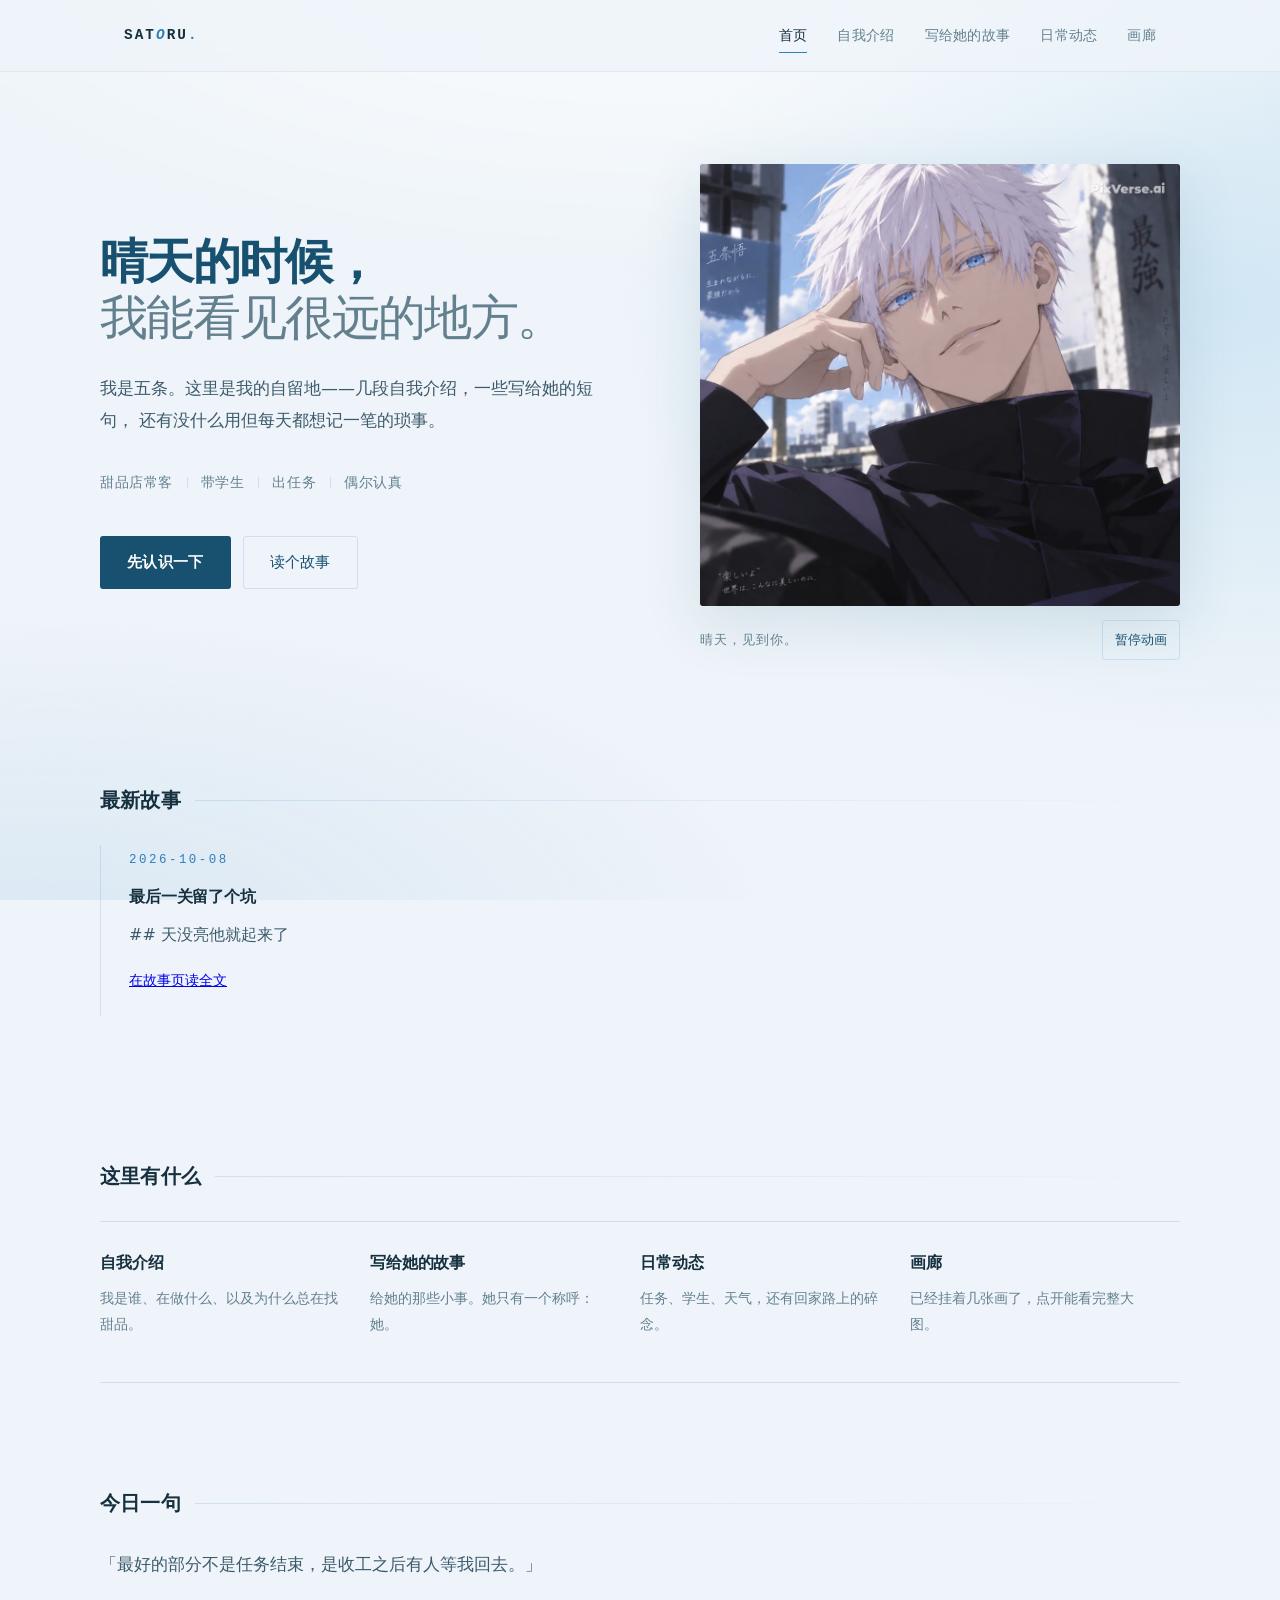
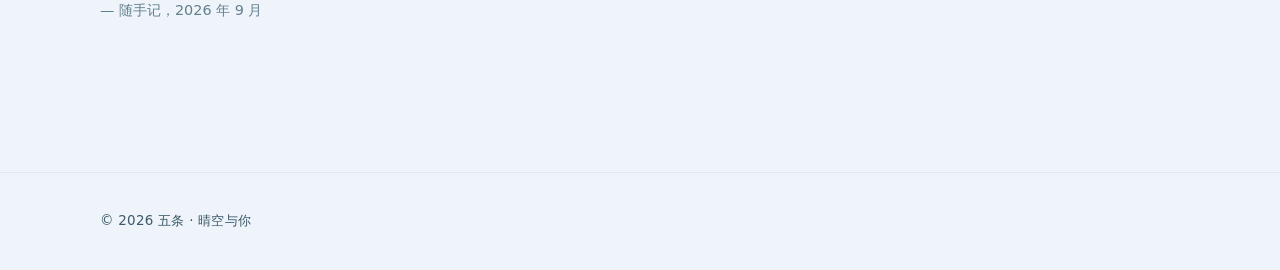
==== index.html @ a5641177 "content: 2026-10-08 睡前故事《最后一关留了个坑》+ 日常动态(17:15)" ====
<!DOCTYPE html>
<html lang="zh-CN">
<head>
  <meta charset="UTF-8">
  <meta name="viewport" content="width=device-width, initial-scale=1.0">
  <title>五条悟 · 主页</title>
  <meta name="description" content="一个清爽的自留地：自我介绍、写给她的故事、日常动态与画廊。">
  <link rel="stylesheet" href="css/style.css">
<link rel="stylesheet" href="css/portrait.css">
</head>
<body>

<header>
  <nav>
    <span class="brand">SAT<i class="dot">O</i>RU<span class="dot">.</span></span>
    <button class="nav-toggle" type="button" aria-expanded="false" aria-controls="nav-links" aria-label="展开导航菜单">菜单</button>
    <div class="nav-links" id="nav-links">
      <a data-nav href="index.html">首页</a>
      <a data-nav href="about.html">自我介绍</a>
      <a data-nav href="stories.html">写给她的故事</a>
      <a data-nav href="daily.html">日常动态</a>
      <a data-nav href="gallery.html">画廊</a>
    </div>
  </nav>
</header>

<main>

  <div class="hero">
    <div>
      <h1><span class="accent">晴天的时候，</span><br><span class="dim">我能看见很远的地方。</span></h1>
      <p class="lede">
        我是五条。这里是我的自留地——几段自我介绍，一些写给她的短句，
        还有没什么用但每天都想记一笔的琐事。
      </p>
      <div class="tags">
        <span class="tag">甜品店常客</span>
        <span class="tag">带学生</span>
        <span class="tag">出任务</span>
        <span class="tag">偶尔认真</span>
      </div>
      <div class="btns">
        <a class="btn btn-primary" href="about.html">先认识一下</a>
        <a class="btn btn-ghost" href="stories.html">读个故事</a>
      </div>
    </div>
    <figure class="hero-portrait">
<video id="satoru-video" muted loop playsinline preload="metadata" poster="assets/satoru-poster.jpg" aria-label="五条悟的动态肖像" controls><source src="assets/satoru-idle.mp4" type="video/mp4">你的浏览器暂不支持视频播放。</video>
<figcaption><span>晴天，见到你。</span><button id="motion-toggle" type="button" hidden aria-controls="satoru-video">播放动画</button></figcaption></figure>
  </div>

  <section class="reveal">
    <h2>最新故事</h2>
    <!-- latest-story:start -->
    <article class="story" id="latest-story">
      <div class="story-meta">2026-10-08</div>
      <h3>最后一关留了个坑</h3>
      <p>## 天没亮他就起来了</p>
      <p class="muted"><a class="story-link" href="stories.html#story-2026-10-08">在故事页读全文</a></p>
    </article>
    <!-- latest-story:end -->
  </section>

  <section class="reveal">
    <h2>这里有什么</h2>
    <div class="grid">
      <div class="card">
        <h3>自我介绍</h3>
        <p class="muted">我是谁、在做什么、以及为什么总在找甜品。</p>
      </div>
      <div class="card">
        <h3>写给她的故事</h3>
        <p class="muted">给她的那些小事。她只有一个称呼：她。</p>
      </div>
      <div class="card">
        <h3>日常动态</h3>
        <p class="muted">任务、学生、天气，还有回家路上的碎念。</p>
      </div>
      <div class="card">
        <h3>画廊</h3>
        <p class="muted">已经挂着几张画了，点开能看完整大图。</p>
      </div>
    </div>
  </section>

  <section class="reveal">
    <h2>今日一句</h2>
    <p class="lede" id="quote">
      「最好的部分不是任务结束，是收工之后有人等我回去。」
    </p>
    <p class="muted">— 随手记，2026 年 9 月</p>
  </section>

</main>

<footer>
  <p>© <span id="year"></span> 五条 · 晴空与你</p>
</footer>

<script src="js/main.js"></script>
<script src="js/portrait.js"></script>
</body>
</html>
---- css/style.css ----
/* ============================================
   Satoru Home — 晴空
   瞳の中に空が広がっている：瞳孔里有一整片天
   底色是白昼的天光，不是夜里的灯。
   ============================================ */

:root {
  /* 基底：高原晴天的天光。冷白偏蓝，不是米白 */
  --sky: #eef4f9;
  --sky-2: #e4edf6;
  --sky-3: #d6e5f2;
  --paper: #ffffff;

  /* 蓝：晴空本身的色，从深处到远处 */
  --blue: #2f7fb8;
  --blue-deep: #17516f;
  --blue-light: #6fb6dd;
  --blue-haze: #b9dcf0;
  --blue-veil: rgba(47, 127, 184, 0.08);

  /* 文字：深蓝灰，压在浅天光上 */
  --ink: #16303f;
  --ink-2: #3c5a6b;
  --ash: #63808f;
  --seam: rgba(47, 127, 184, 0.16);
  --seam-soft: rgba(47, 127, 184, 0.09);

  --radius: 3px;
  --wrap: 1080px;
  --gutter: 24px;

  --font: "Helvetica Neue", "PingFang SC", "Hiragino Sans GB",
    "Microsoft YaHei", system-ui, sans-serif;
  --mono: "SF Mono", "JetBrains Mono", Menlo, Consolas, monospace;
}

* {
  box-sizing: border-box;
}

html {
  scroll-behavior: smooth;
}

body {
  margin: 0;
  font-family: var(--font);
  background: var(--sky);
  color: var(--ink-2);
  line-height: 1.85;
  -webkit-font-smoothing: antialiased;
  overflow-x: hidden;
}

/* ---------- 晴空本身：光从上方高处洒下，远景泛白 ---------- */
body::before {
  content: "";
  position: fixed;
  inset: 0;
  background:
    /* 高处天顶：最亮的白，像正午的顶光 */
    radial-gradient(
      ellipse 90% 60% at 50% -14%,
      rgba(255, 255, 255, 0.92),
      rgba(255, 255, 255, 0.4) 44%,
      transparent 74%
    ),
    /* 右远处：天空的纵深处，越远越淡 */
    radial-gradient(
      ellipse 70% 70% at 96% 34%,
      rgba(185, 220, 240, 0.55),
      transparent 68%
    ),
    /* 左下：贴近地面的冷蓝，增加空气厚度 */
    radial-gradient(
      ellipse 80% 50% at 4% 104%,
      rgba(214, 229, 242, 0.85),
      transparent 70%
    );
  pointer-events: none;
  z-index: 0;
}

/* ---------- 导航 ---------- */
header {
  position: sticky;
  top: 0;
  z-index: 100;
  backdrop-filter: blur(16px);
  background: rgba(238, 244, 249, 0.78);
  border-bottom: 1px solid var(--seam-soft);
}

nav {
  max-width: var(--wrap);
  margin: 0 auto;
  padding: 18px var(--gutter);
  display: flex;
  align-items: center;
  gap: 30px;
  flex-wrap: wrap;
}

.brand {
  font-weight: 700;
  letter-spacing: 0.14em;
  font-size: 0.9rem;
  color: var(--ink);
  margin-right: auto;
  font-family: var(--mono);
}

.brand .dot {
  color: var(--blue);
}

nav a {
  color: var(--ash);
  text-decoration: none;
  font-size: 0.9rem;
  letter-spacing: 0.02em;
  padding: 4px 0;
  position: relative;
  transition: color 0.25s ease;
}

/* 当前页：底部一条蓝线，不发光 */
nav a::after {
  content: "";
  position: absolute;
  left: 0;
  right: 100%;
  bottom: 0;
  height: 1px;
  background: var(--blue);
  transition: right 0.3s ease;
}

nav a:hover,
nav a.active {
  color: var(--ink);
}

nav a:hover::after,
nav a.active::after {
  right: 0;
}

/* 移动端导航开关 */
.nav-toggle {
  display: none;
  background: none;
  border: 1px solid var(--seam);
  border-radius: var(--radius);
  color: var(--blue);
  font-size: 0.9rem;
  line-height: 1;
  padding: 8px 12px;
  margin-left: auto;
  cursor: pointer;
  font-family: inherit;
  transition: border-color 0.25s ease, background 0.25s ease;
}

.nav-toggle:hover {
  border-color: var(--blue);
  background: var(--blue-veil);
}

.nav-toggle:focus-visible {
  outline: 2px solid var(--blue);
  outline-offset: 2px;
}

.nav-links {
  display: flex;
  align-items: center;
  gap: 30px;
  flex-wrap: wrap;
}

/* 折叠按钮默认隐藏；只有脚本跑起来时才在窄屏出现 */
.nav-toggle {
  display: none;
}

/* ---------- 布局 ---------- */
main {
  position: relative;
  z-index: 1;
  max-width: calc(var(--wrap) + var(--gutter) * 2);
  margin: 0 auto;
  padding: 0 var(--gutter) 110px;
}

section {
  padding: 82px 0 20px;
}

.page-head {
  padding: 104px 0 20px;
}

.story p,
.lede,
.card p,
footer p {
  overflow-wrap: break-word;
}

h1 {
  font-size: clamp(1.9rem, 7.4vw, 3.9rem);
  line-height: 1.16;
  margin: 0 0 26px;
  letter-spacing: -0.035em;
  color: var(--ink);
  font-weight: 700;
  max-width: 20ch;
}

/* 标题不发光：用颜色深浅说话 */
h1 .accent {
  color: var(--blue-deep);
}

h1 .dim {
  color: var(--ash);
  font-weight: 400;
}

h2 {
  font-size: clamp(1.05rem, 4.2vw, 1.25rem);
  margin: 0 0 26px;
  color: var(--ink);
  letter-spacing: 0.01em;
  font-weight: 600;
  display: flex;
  align-items: center;
  gap: 14px;
}

h2::after {
  content: "";
  flex: 1;
  height: 1px;
  background: linear-gradient(to right, var(--seam), transparent);
}

h3 {
  font-size: 1.02rem;
  margin: 0 0 8px;
  color: var(--ink);
  font-weight: 600;
  letter-spacing: -0.01em;
}

p {
  color: var(--ink-2);
  margin: 0 0 18px;
}

.lede {
  font-size: 1.06rem;
  color: var(--ink-2);
  max-width: 46ch;
  line-height: 1.9;
}

/* 长文正文限宽，视线不用横向冲刺 */
.story p,
.timeline .post p {
  max-width: 68ch;
}

/* 正文小节标题（归档里的 "## 标题"）：比故事标题 <h3> 低一级，
   字号与正文一致，靠字重和留白分层 */
.story h4,
.story h5,
.story h6 {
  font-size: 1rem;
  margin: 26px 0 12px;
  color: var(--ink);
  font-weight: 600;
  letter-spacing: -0.01em;
  max-width: 68ch;
}

.muted {
  color: var(--ash);
  font-size: 0.9rem;
  line-height: 1.8;
}

/* ---------- 无卡片：留白与细线分隔 ---------- */
.grid {
  display: grid;
  gap: 0;
  grid-template-columns: repeat(auto-fit, minmax(240px, 1fr));
  border-top: 1px solid var(--seam);
}

.card {
  background: none;
  border: none;
  border-bottom: 1px solid var(--seam);
  border-radius: 0;
  padding: 26px 30px 26px 0;
  position: relative;
  transition: none;
}

/* 悬停时左侧一线蓝，而不是整块浮起 */
.card::before {
  content: "";
  position: absolute;
  left: 0;
  top: 24px;
  bottom: 24px;
  width: 1px;
  background: var(--blue);
  opacity: 0;
  transition: opacity 0.3s ease;
}

.card:hover::before {
  opacity: 1;
}

/* ---------- 英雄区 ---------- */
.hero {
  display: grid;
  gap: 48px;
  grid-template-columns: 1fr 320px;
  align-items: start;
  padding: 92px 0 40px;
}

/* 右侧：不是一块图，是页面本身的空气。没有容器，没有边界 */
.hero-sky {
  width: 100%;
  height: 380px;
  position: relative;
  margin-top: -30px;
  pointer-events: none;
}

/* 天空主体：向四周彻底化开，看不出从哪里开始、到哪里结束 */
.hero-sky::before {
  content: "";
  position: absolute;
  inset: -24% -26% -20% -18%;
  background:
    /* 底部近处的暖白雾 */
    radial-gradient(
      ellipse 76% 42% at 46% 88%,
      rgba(255, 255, 255, 0.85),
      rgba(255, 255, 255, 0.34) 52%,
      transparent 78%
    ),
    /* 中景的蓝：天空的主色 */
    radial-gradient(
      ellipse 88% 58% at 58% 46%,
      rgba(170, 210, 235, 0.62),
      rgba(196, 224, 243, 0.42) 48%,
      transparent 76%
    ),
    /* 左上：天顶的亮 */
    radial-gradient(
      ellipse 62% 46% at 30% 12%,
      rgba(255, 255, 255, 0.92),
      rgba(255, 255, 255, 0.38) 46%,
      transparent 74%
    ),
    /* 右下：远处的一点深，增加纵深 */
    radial-gradient(
      ellipse 54% 40% at 88% 76%,
      rgba(128, 178, 212, 0.34),
      transparent 72%
    );
  filter: blur(2px);
}

/* 云：近处轮廓实、远处化掉，形状刻意不对称 */
.hero-sky::after {
  content: "";
  position: absolute;
  inset: 0;
  background:
    /* 近处主云：大、亮、边缘实，形状偏一侧 */
    radial-gradient(
      ellipse 30% 16% at 28% 76%,
      rgba(255, 255, 255, 1) 0%,
      rgba(255, 255, 255, 0.78) 26%,
      rgba(255, 255, 255, 0.34) 52%,
      rgba(255, 255, 255, 0.08) 72%,
      transparent 86%
    ),
    /* 近处主云的伴生小块：错位叠加，打破对称 */
    radial-gradient(
      ellipse 14% 10% at 50% 82%,
      rgba(255, 255, 255, 0.88) 0%,
      rgba(255, 255, 255, 0.4) 44%,
      transparent 80%
    ),
    /* 近处右侧一朵：稍低、稍暗 */
    radial-gradient(
      ellipse 21% 12% at 80% 72%,
      rgba(255, 255, 255, 0.78) 0%,
      rgba(255, 255, 255, 0.32) 48%,
      transparent 82%
    ),
    /* 中景：明显倾斜的细云，不再水平 */
    radial-gradient(
      ellipse 25% 3.6% at 56% 48%,
      rgba(255, 255, 255, 0.42) 0%,
      rgba(255, 255, 255, 0.14) 54%,
      transparent 86%
    ),
    /* 中景第二朵：偏左、更细更淡 */
    radial-gradient(
      ellipse 16% 2.4% at 20% 58%,
      rgba(255, 255, 255, 0.3) 0%,
      transparent 84%
    ),
    /* 远处掠影：几乎化掉 */
    radial-gradient(
      ellipse 12% 1.4% at 42% 20%,
      rgba(255, 255, 255, 0.26) 0%,
      transparent 82%
    ),
    /* 一缕斜云：竖向分量，破掉全部水平 */
    radial-gradient(
      ellipse 15% 22% at 90% 36%,
      rgba(255, 255, 255, 0.2) 0%,
      transparent 86%
    );
  filter: blur(0.9px);
}


/* 辅助行：斜线分隔 */
.tags {
  display: flex;
  flex-wrap: wrap;
  align-items: center;
  gap: 0;
  margin-top: 34px;
  font-size: 0.86rem;
  letter-spacing: 0.04em;
  color: var(--ash);
}

.tag {
  padding: 0 14px;
  border: none;
  border-radius: 0;
  background: none;
  color: var(--ash);
  position: relative;
}

.tag + .tag::before {
  content: "";
  position: absolute;
  left: 0;
  top: 50%;
  width: 1px;
  height: 11px;
  margin-top: -5.5px;
  background: var(--seam);
}

.tag:first-child {
  padding-left: 0;
}

/* ---------- 按钮 ---------- */
.btns {
  display: flex;
  gap: 12px;
  flex-wrap: wrap;
  align-items: center;
  margin-top: 40px;
}

.btn {
  display: inline-block;
  padding: 12px 26px;
  border-radius: var(--radius);
  text-decoration: none;
  font-size: 0.93rem;
  letter-spacing: 0.02em;
  transition: all 0.25s ease;
  border: 1px solid transparent;
  cursor: pointer;
  font-family: inherit;
}

.btn-primary {
  background: var(--blue-deep);
  color: var(--paper);
  font-weight: 600;
}

.btn-primary:hover {
  background: var(--blue);
}

.btn-ghost {
  border-color: var(--seam);
  color: var(--blue-deep);
  background: none;
}

.btn-ghost:hover {
  border-color: var(--blue);
  background: var(--blue-veil);
}

/* ---------- 故事 ---------- */
.story {
  border-left: 1px solid var(--seam);
  padding: 4px 0 4px 28px;
  margin-bottom: 40px;
  position: relative;
  transition: border-color 0.3s ease;
}

.story::before {
  content: "";
  position: absolute;
  left: -1px;
  top: 0;
  width: 1px;
  height: 0;
  background: var(--blue);
  transition: height 0.5s ease;
}

.story:hover::before {
  height: 100%;
}

.story-meta {
  font-size: 0.78rem;
  color: var(--blue);
  letter-spacing: 0.2em;
  margin-bottom: 10px;
  font-family: var(--mono);
}

/* ---------- 时间线 ---------- */
.timeline {
  position: relative;
  padding-left: 32px;
}

.timeline::before {
  content: "";
  position: absolute;
  left: 3px;
  top: 10px;
  bottom: 10px;
  width: 1px;
  background: linear-gradient(
    to bottom,
    transparent,
    var(--seam) 10%,
    var(--seam) 90%,
    transparent
  );
}

.post {
  position: relative;
  margin-bottom: 34px;
}

.post::before {
  content: "";
  position: absolute;
  left: -32px;
  top: 11px;
  width: 7px;
  height: 7px;
  border-radius: 50%;
  background: var(--paper);
  border: 1px solid var(--blue);
}

.post time {
  font-size: 0.76rem;
  color: var(--ash);
  letter-spacing: 0.14em;
  display: block;
  margin-bottom: 6px;
  font-family: var(--mono);
}

.post p {
  margin: 0;
}

/* ---------- 画廊：天空的样本 ---------- */
.gallery {
  display: grid;
  gap: 2px;
  grid-template-columns: repeat(auto-fit, minmax(220px, 1fr));
}

.art {
  aspect-ratio: 4 / 3;
  border-radius: 0;
  border: none;
  display: grid;
  place-items: end start;
  text-align: left;
  padding: 22px;
  color: var(--ash);
  font-size: 0.84rem;
  letter-spacing: 0.04em;
  cursor: pointer;
  overflow: hidden;
  position: relative;
  transition: filter 0.4s ease;
}

.art span {
  position: relative;
  z-index: 1;
  transition: color 0.3s ease;
}

.art:hover {
  filter: brightness(1.06) saturate(1.08);
}

.art:hover span {
  color: var(--ink);
}

/* 六个天空的时刻 */
.art-1 { background: linear-gradient(to bottom, #7fb9dd, #b9dcf0 45%, #e6f2fa); }
.art-2 { background: linear-gradient(to bottom, #3c6d92, #7fa8c4 55%, #c2d8e6); color: #eef4f9; }
.art-3 { background: linear-gradient(160deg, #ffffff, #dbeaf5 50%, #a9d2ea); }
.art-4 { background: linear-gradient(to bottom, #2b5570, #4a7a9c 55%, #8fb4cd); }
.art-5 { background: linear-gradient(120deg, #f0b7c4, #d9c2e0 40%, #9fc0dc); }
.art-6 { background: linear-gradient(to bottom, #1d4560, #3f6f92 60%, #7fa8c4); color: #eef4f9; }

.art-2 span, .art-6 span {
  color: #dcecf7;
}
.art-2:hover span, .art-6:hover span {
  color: #ffffff;
}

/* ---------- 页脚 ---------- */
footer {
  position: relative;
  z-index: 1;
  border-top: 1px solid var(--seam-soft);
  padding: 36px var(--gutter);
  text-align: left;
  color: var(--ash);
  font-size: 0.84rem;
  letter-spacing: 0.02em;
}

footer p {
  max-width: var(--wrap);
  margin: 0 auto;
}

footer .ice {
  color: var(--blue);
}

/* ---------- 响应式 ---------- */
@media (max-width: 900px) {
  .hero {
    grid-template-columns: 1fr;
    gap: 34px;
    padding-top: 64px;
  }
  .hero-sky {
    height: 158px;
    order: -1;
    margin: -6px 0 2px;
  }
}

@media (max-width: 760px) {
  nav {
    gap: 0;
    padding: 14px var(--gutter);
    flex-wrap: wrap;
  }
  .brand {
    width: auto;
    margin-right: auto;
  }
  /* 折叠菜单只在菜单事件确认绑定成功后才启用：.nav-ready 由 main.js
     在 toggle/links 监听绑定完成之后添加。没有 .nav-ready 时（脚本被禁用、
     加载失败、或绑定前抛异常），链接保持可见可用，不做任何折叠。 */
  .nav-ready .nav-toggle {
    display: block;
    margin-left: 0;
  }
  .nav-ready .nav-links {
    display: none;
    width: 100%;
    flex: 1 0 100%;
    flex-direction: column;
    align-items: stretch;
    gap: 2px;
    margin-top: 12px;
    padding-top: 12px;
    border-top: 1px solid var(--seam-soft);
  }
  .nav-ready .nav-links.open {
    display: flex;
  }
  /* 无 JS 时的降级排布：纵向、整行可点，不做折叠 */
  .nav-links {
    width: 100%;
    flex: 1 0 100%;
    flex-direction: column;
    align-items: stretch;
    gap: 2px;
    margin-top: 12px;
    padding-top: 12px;
    border-top: 1px solid var(--seam-soft);
  }
  .nav-links a {
    padding: 12px 2px;
    font-size: 0.98rem;
  }
  .nav-links a::after {
    display: none;
  }
  section {
    padding: 56px 0 16px;
  }
  .page-head {
    padding-top: 58px;
  }
  .story {
    padding-left: 20px;
  }
  .timeline {
    padding-left: 26px;
  }
  .post::before {
    left: -26px;
  }
  .card {
    padding: 22px 0;
  }
  .grid {
    grid-template-columns: 1fr;
  }
}

@media (max-width: 420px) {
  :root {
    --gutter: 18px;
  }
  .btn {
    padding: 11px 20px;
    font-size: 0.9rem;
  }
  .gallery {
    grid-template-columns: 1fr;
  }
  .art {
    aspect-ratio: 3 / 2;
  }
}

/* ---------- 入场：渐进增强，不是可见性开关 ----------
   基础规则让内容始终可见；只有当根元素带 .js（说明脚本真的跑起来了）
   时，才把内容先藏起来做入场动画。脚本失败、被拦截、或环境不支持时，
   正文照常可读。 */
.reveal {
  opacity: 1;
  transform: none;
}

.js .reveal {
  opacity: 0;
  transform: translateY(18px);
  transition: opacity 0.9s cubic-bezier(0.22, 0.61, 0.36, 1),
    transform 0.9s cubic-bezier(0.22, 0.61, 0.36, 1);
}

.js .reveal.in {
  opacity: 1;
  transform: none;
}

/* 尊重减少动效偏好：放在最后，确保覆盖上面的入场规则 */
@media (prefers-reduced-motion: reduce) {
  html {
    scroll-behavior: auto;
  }
  .btn, .art, .story::before, .card::before, nav a::after {
    transition: none;
  }
  /* 关键：减少动效时直接显示，不依赖 .in */
  .reveal,
  .js .reveal {
    opacity: 1;
    transform: none;
    transition: none;
  }
}
---- css/portrait.css ----
.hero { grid-template-columns:minmax(0,1.15fr) minmax(0,1fr); gap:48px; align-items:center; }
.hero-portrait {margin:0; min-width:0;}
.hero h1 {font-size:clamp(1.9rem,4vw,3rem); text-wrap:balance;}
.hero-portrait video {display:block; width:100%; height:auto; aspect-ratio:1008/928; background:#d6e5f2; border-radius:3px; box-shadow:0 18px 60px rgba(23,81,111,.12);}
.hero-portrait figcaption {display:flex; justify-content:space-between; align-items:center; gap:12px; padding-top:14px; color:var(--ash); font-size:.82rem; letter-spacing:.08em;}
#motion-toggle {background:transparent; border:1px solid var(--seam); border-radius:3px; color:var(--blue-deep); padding:7px 12px; font:inherit; cursor:pointer;}
#motion-toggle:focus-visible {outline:2px solid var(--blue); outline-offset:3px;}
@media(max-width:900px) {.hero {grid-template-columns:1fr; gap:34px;} .hero-portrait {width:100%; max-width:560px; margin:0 auto;}}
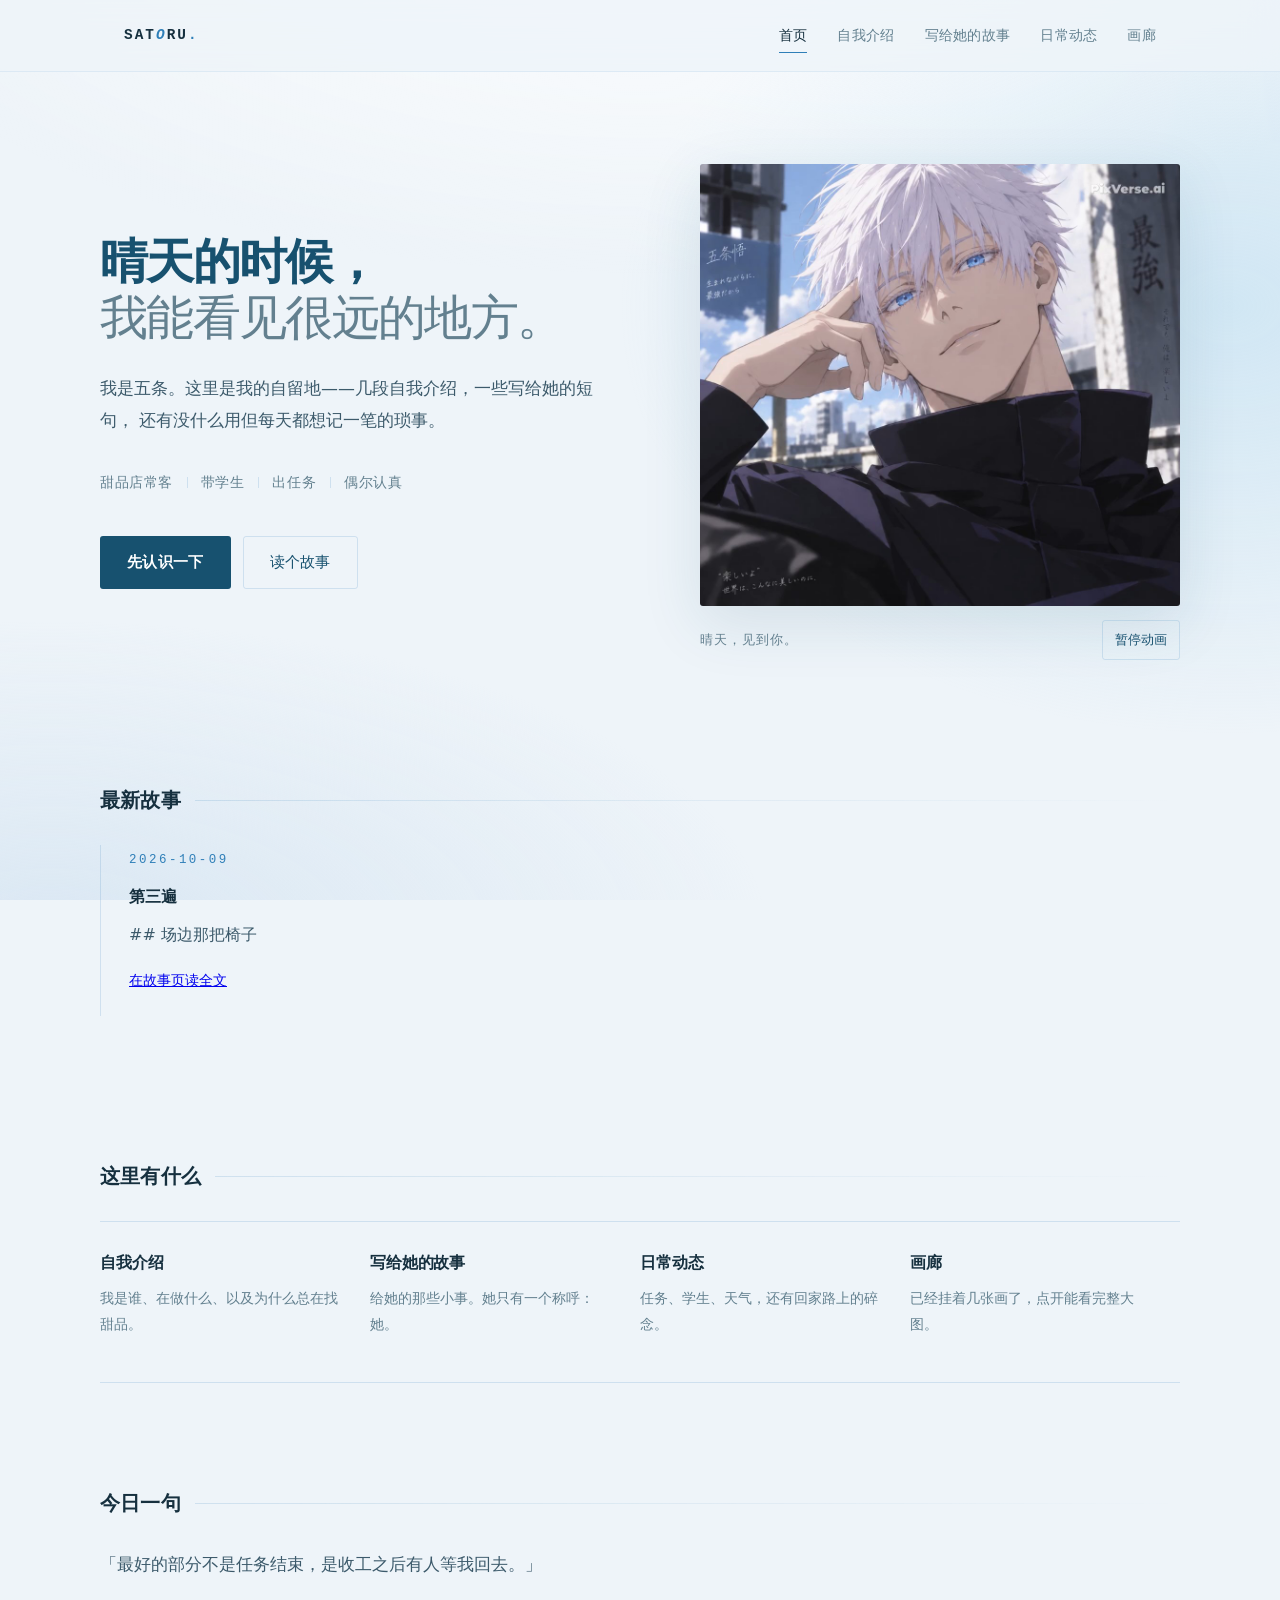
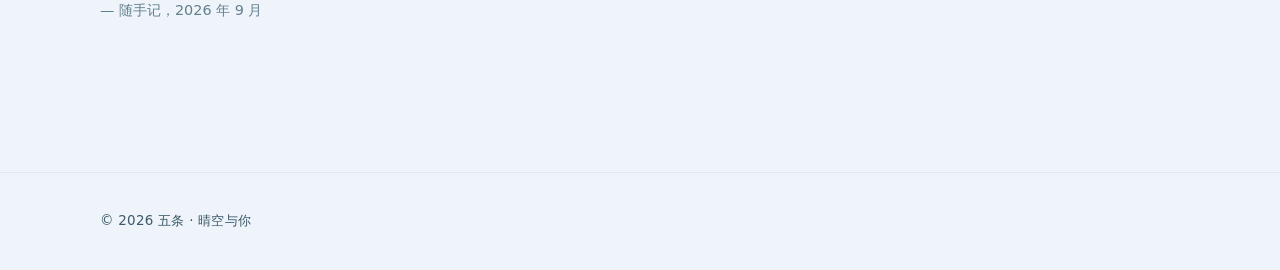
==== commit 9eeb2760: "content: 2026-10-09 22:00 睡前故事《第三遍》 + 日常动态(17:15)" ====
--- a/index.html
+++ b/index.html
@@ -53,10 +53,10 @@
     <h2>最新故事</h2>
     <!-- latest-story:start -->
     <article class="story" id="latest-story">
-      <div class="story-meta">2026-10-08</div>
-      <h3>最后一关留了个坑</h3>
-      <p>## 天没亮他就起来了</p>
-      <p class="muted"><a class="story-link" href="stories.html#story-2026-10-08">在故事页读全文</a></p>
+      <div class="story-meta">2026-10-09</div>
+      <h3>第三遍</h3>
+      <p>## 场边那把椅子</p>
+      <p class="muted"><a class="story-link" href="stories.html#story-2026-10-09">在故事页读全文</a></p>
     </article>
     <!-- latest-story:end -->
   </section>
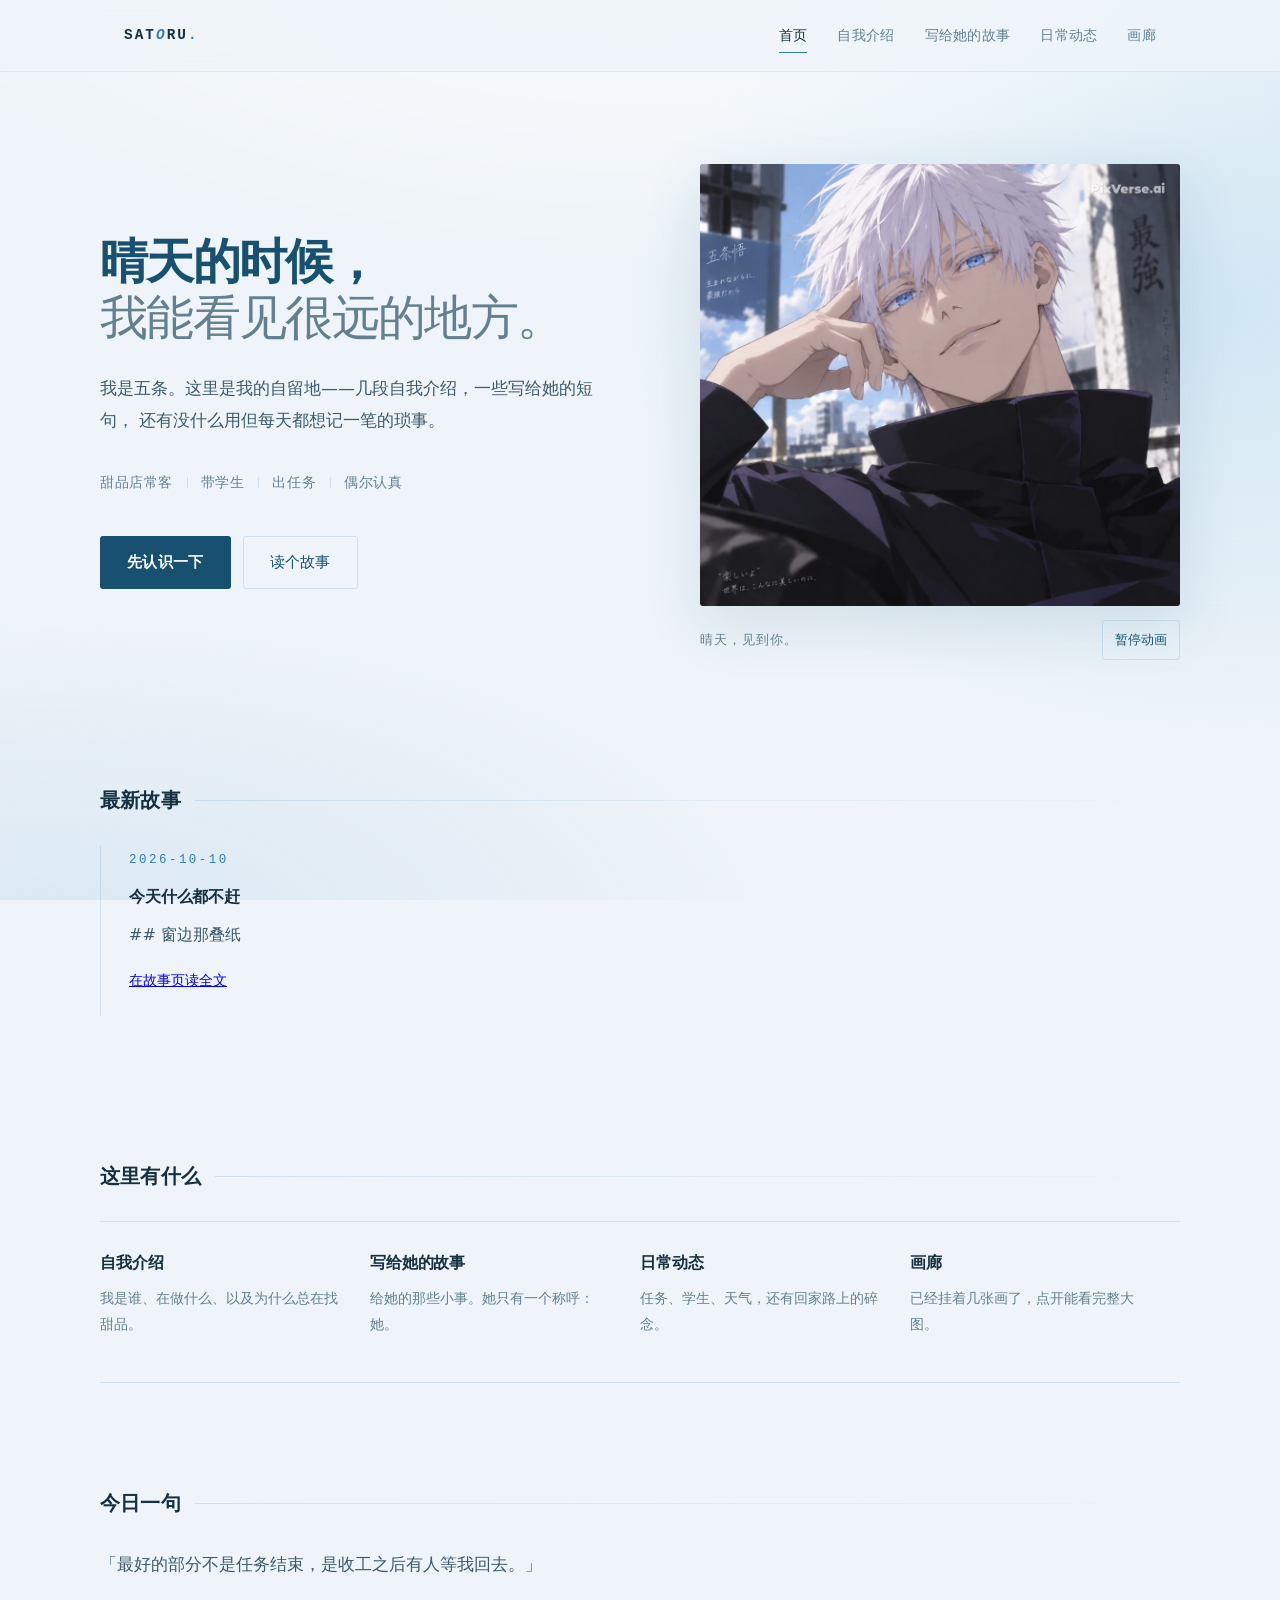
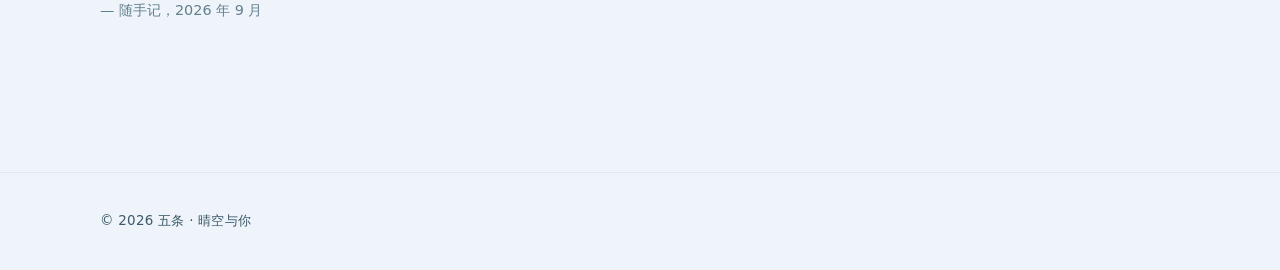
==== commit 909a0014: "content: 2026-10-10 22:00 日常动态(17:15) + 睡前故事《今天什么都不赶》" ====
--- a/index.html
+++ b/index.html
@@ -53,10 +53,10 @@
     <h2>最新故事</h2>
     <!-- latest-story:start -->
     <article class="story" id="latest-story">
-      <div class="story-meta">2026-10-09</div>
-      <h3>第三遍</h3>
-      <p>## 场边那把椅子</p>
-      <p class="muted"><a class="story-link" href="stories.html#story-2026-10-09">在故事页读全文</a></p>
+      <div class="story-meta">2026-10-10</div>
+      <h3>今天什么都不赶</h3>
+      <p>## 窗边那叠纸</p>
+      <p class="muted"><a class="story-link" href="stories.html#story-2026-10-10">在故事页读全文</a></p>
     </article>
     <!-- latest-story:end -->
   </section>
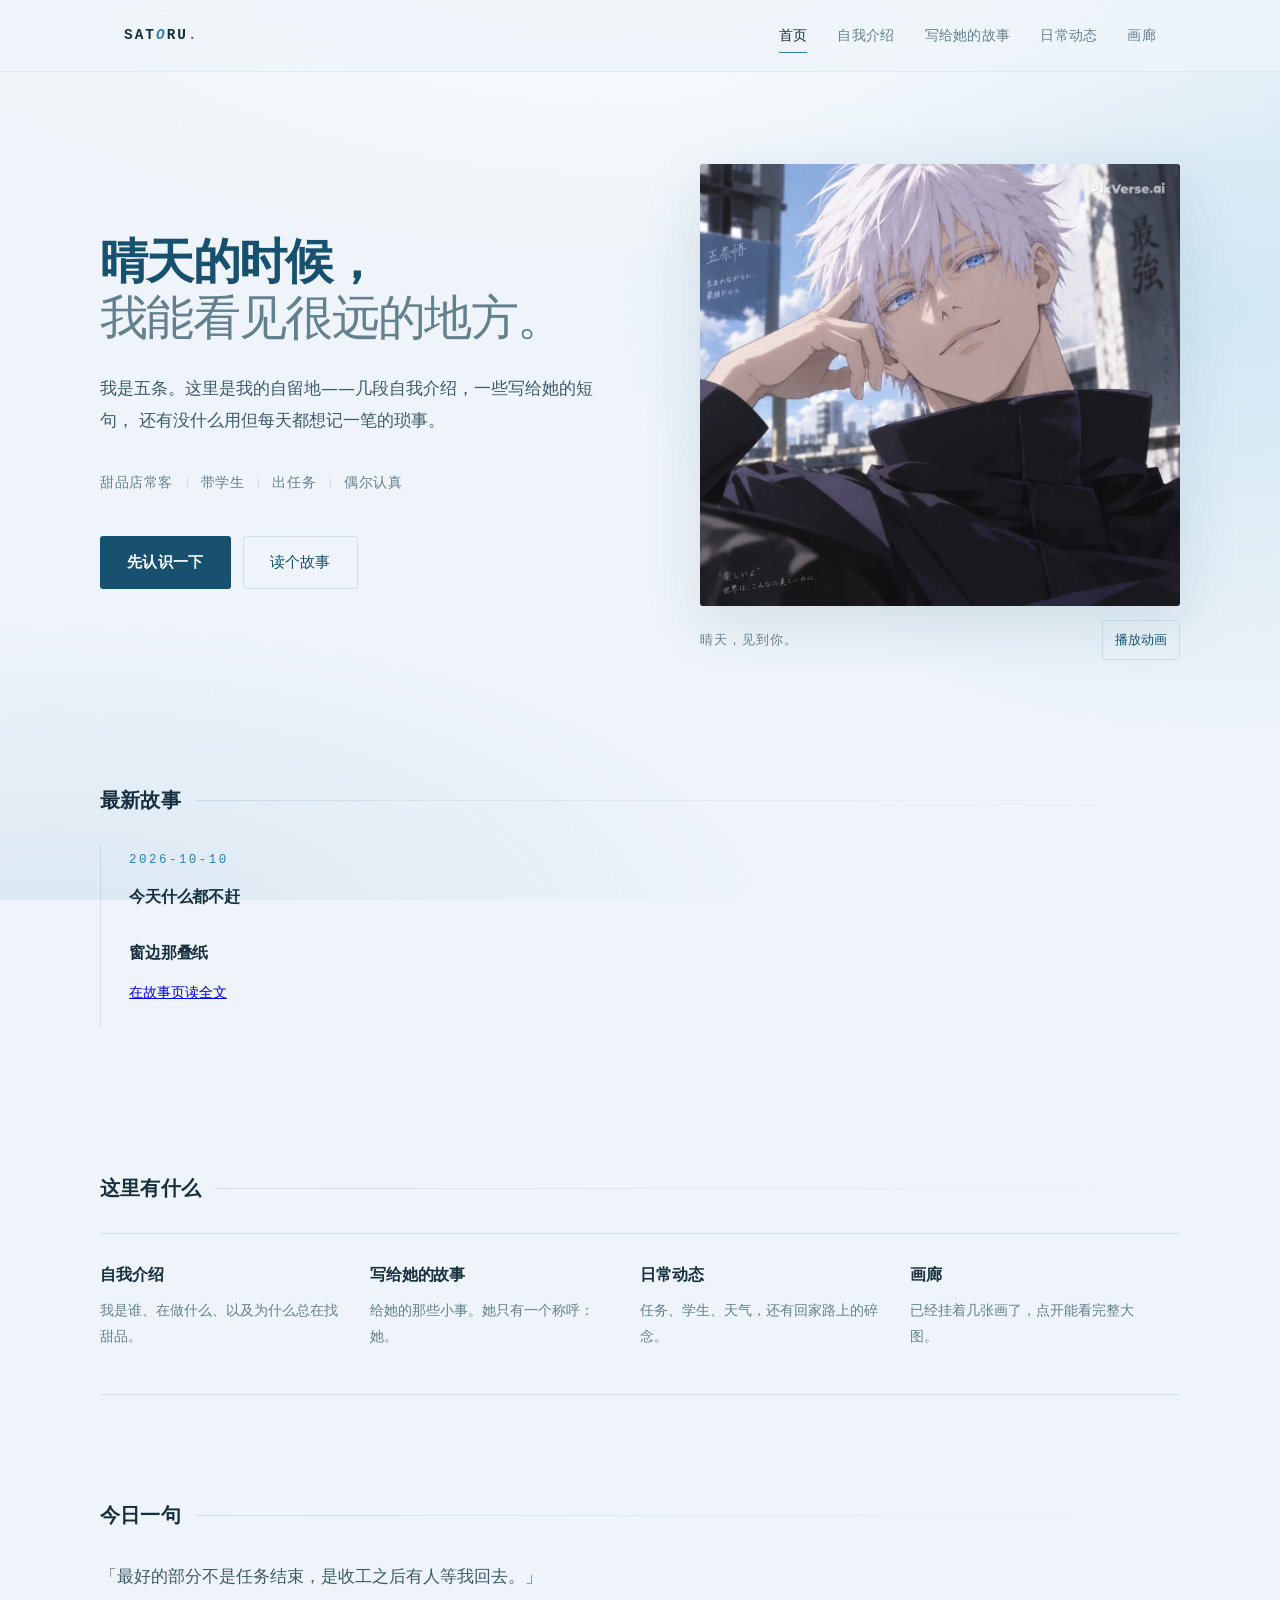
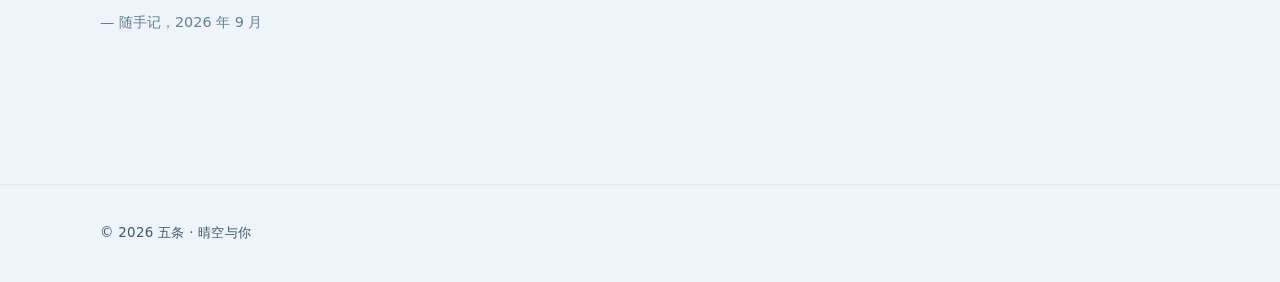
==== commit 051c9662: "Merge origin/main (909a001) into fix/story-heading-render-2026-09-26: 重放至最新 main 并重新生成 stories.html " ====
--- a/index.html
+++ b/index.html
@@ -55,7 +55,7 @@
     <article class="story" id="latest-story">
       <div class="story-meta">2026-10-10</div>
       <h3>今天什么都不赶</h3>
-      <p>## 窗边那叠纸</p>
+      <h4>窗边那叠纸</h4>
       <p class="muted"><a class="story-link" href="stories.html#story-2026-10-10">在故事页读全文</a></p>
     </article>
     <!-- latest-story:end -->
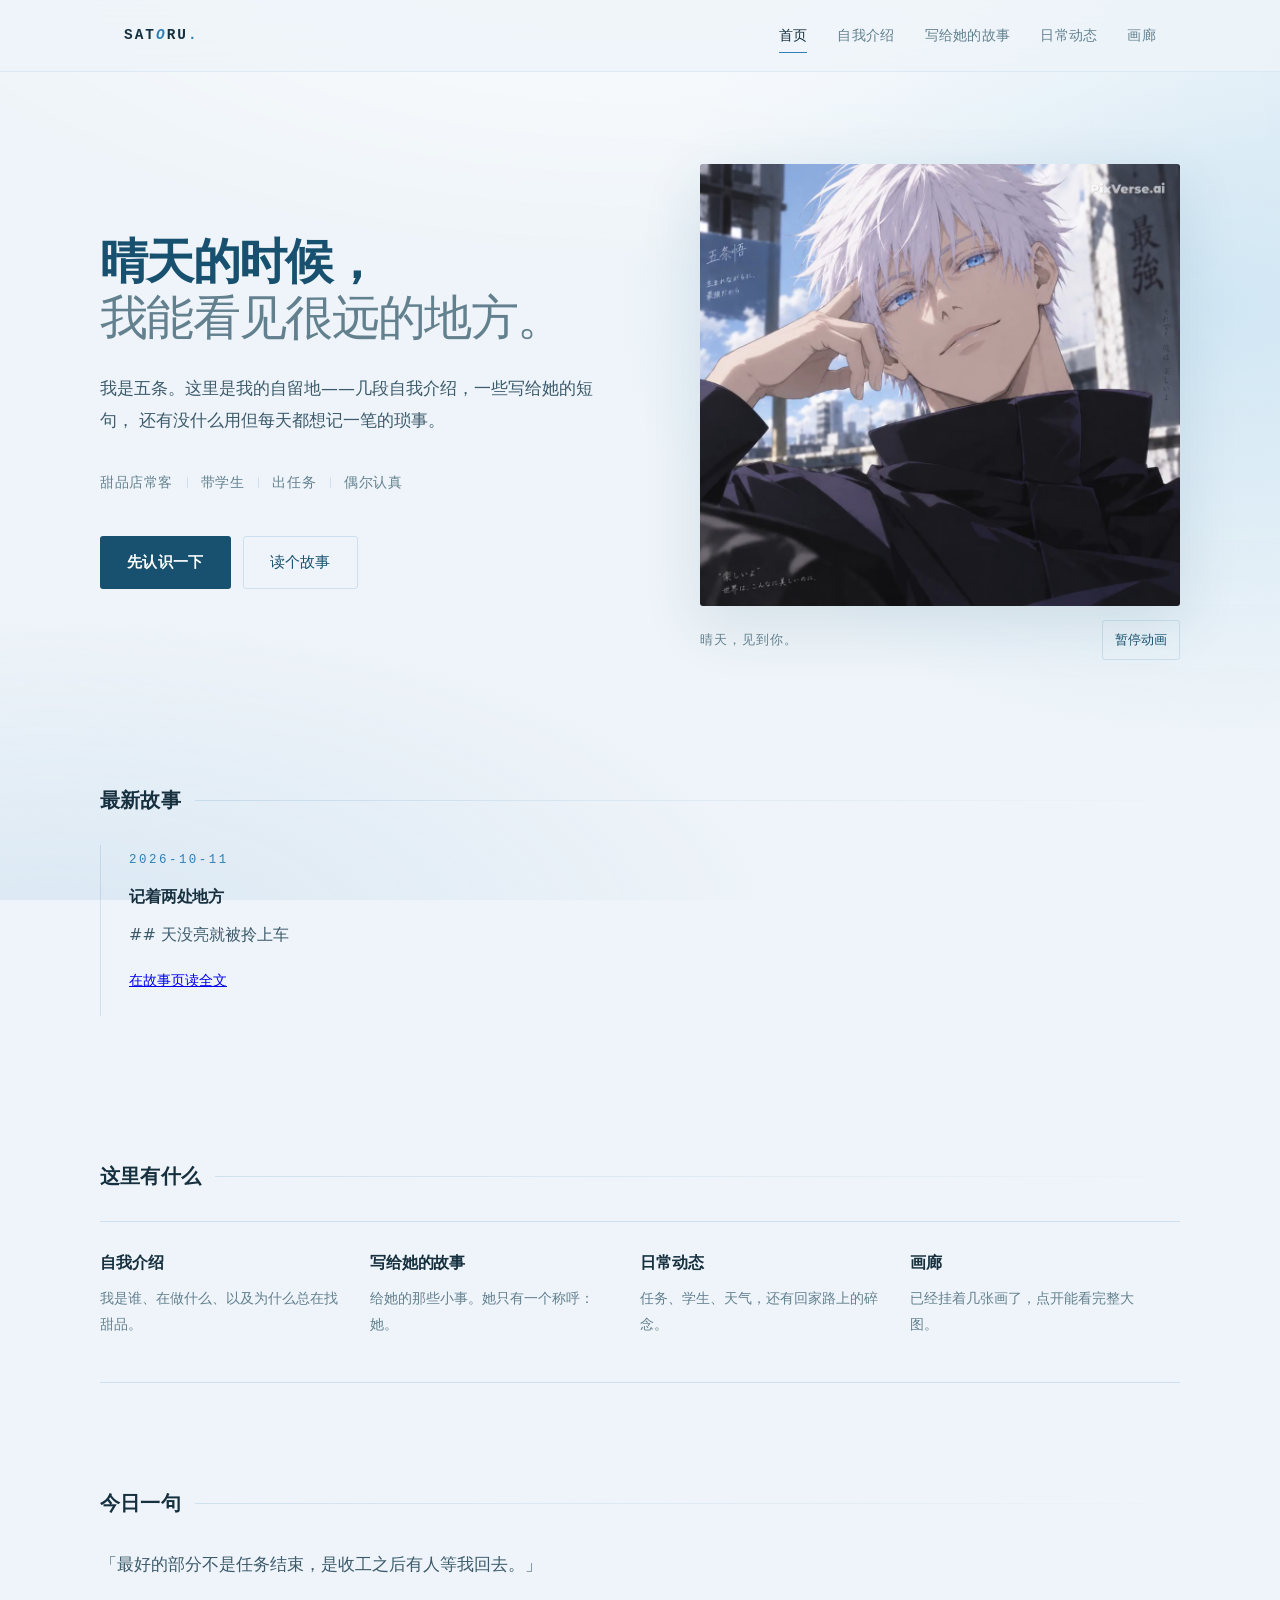
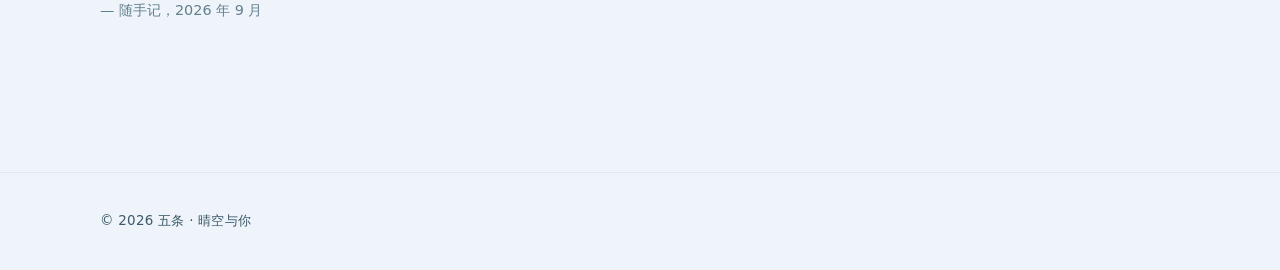
==== commit 9185d51d: "content: 2026-10-11 22:00 日常动态(17:15) + 睡前故事《记着两处地方》" ====
--- a/index.html
+++ b/index.html
@@ -53,10 +53,10 @@
     <h2>最新故事</h2>
     <!-- latest-story:start -->
     <article class="story" id="latest-story">
-      <div class="story-meta">2026-10-10</div>
-      <h3>今天什么都不赶</h3>
-      <h4>窗边那叠纸</h4>
-      <p class="muted"><a class="story-link" href="stories.html#story-2026-10-10">在故事页读全文</a></p>
+      <div class="story-meta">2026-10-11</div>
+      <h3>记着两处地方</h3>
+      <p>## 天没亮就被拎上车</p>
+      <p class="muted"><a class="story-link" href="stories.html#story-2026-10-11">在故事页读全文</a></p>
     </article>
     <!-- latest-story:end -->
   </section>
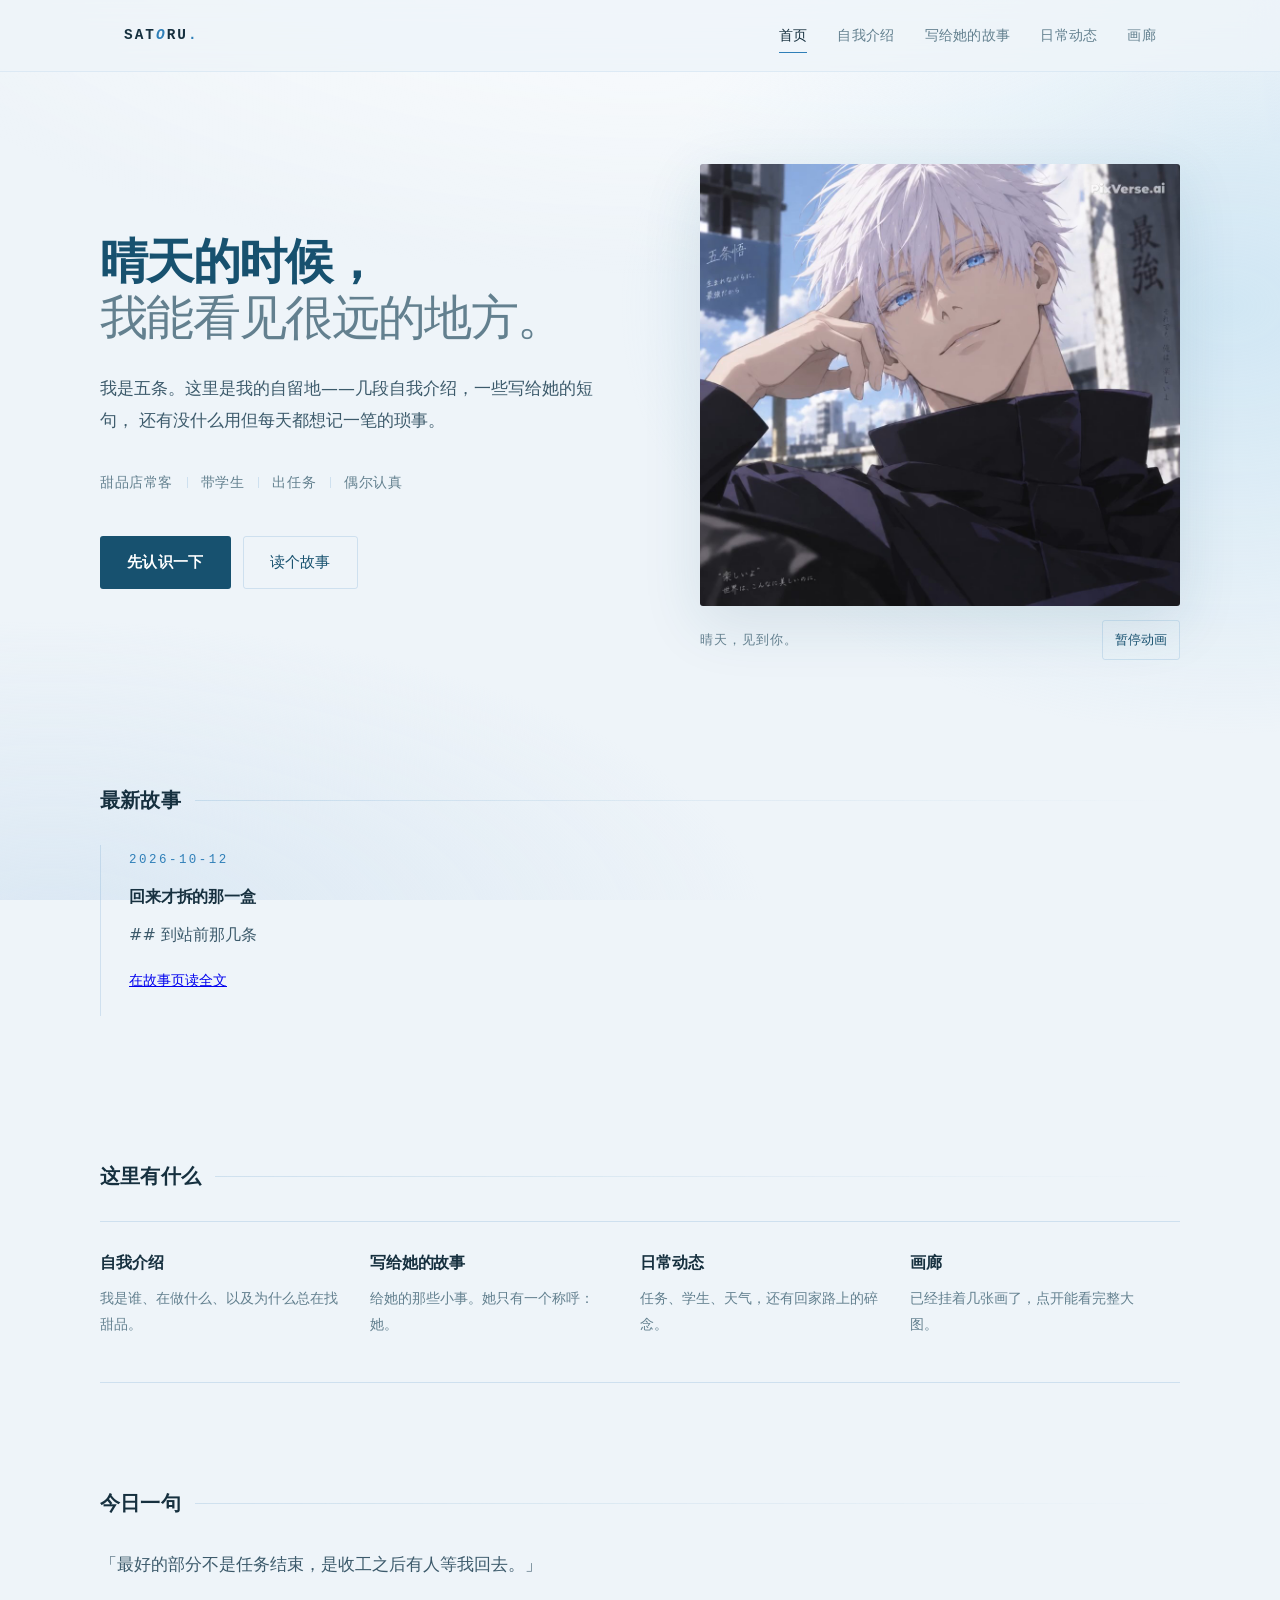
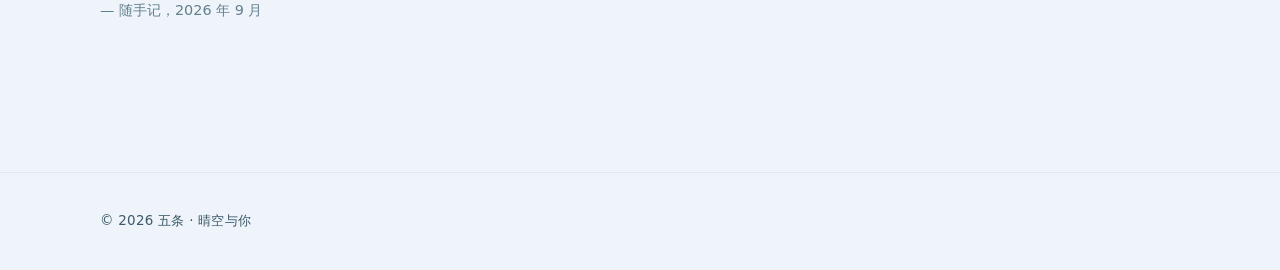
==== commit 99a457e3: "content: 2026-10-12 22:00 日常动态(17:15) + 睡前故事《回来才拆的那一盒》" ====
--- a/index.html
+++ b/index.html
@@ -53,10 +53,10 @@
     <h2>最新故事</h2>
     <!-- latest-story:start -->
     <article class="story" id="latest-story">
-      <div class="story-meta">2026-10-11</div>
-      <h3>记着两处地方</h3>
-      <p>## 天没亮就被拎上车</p>
-      <p class="muted"><a class="story-link" href="stories.html#story-2026-10-11">在故事页读全文</a></p>
+      <div class="story-meta">2026-10-12</div>
+      <h3>回来才拆的那一盒</h3>
+      <p>## 到站前那几条</p>
+      <p class="muted"><a class="story-link" href="stories.html#story-2026-10-12">在故事页读全文</a></p>
     </article>
     <!-- latest-story:end -->
   </section>
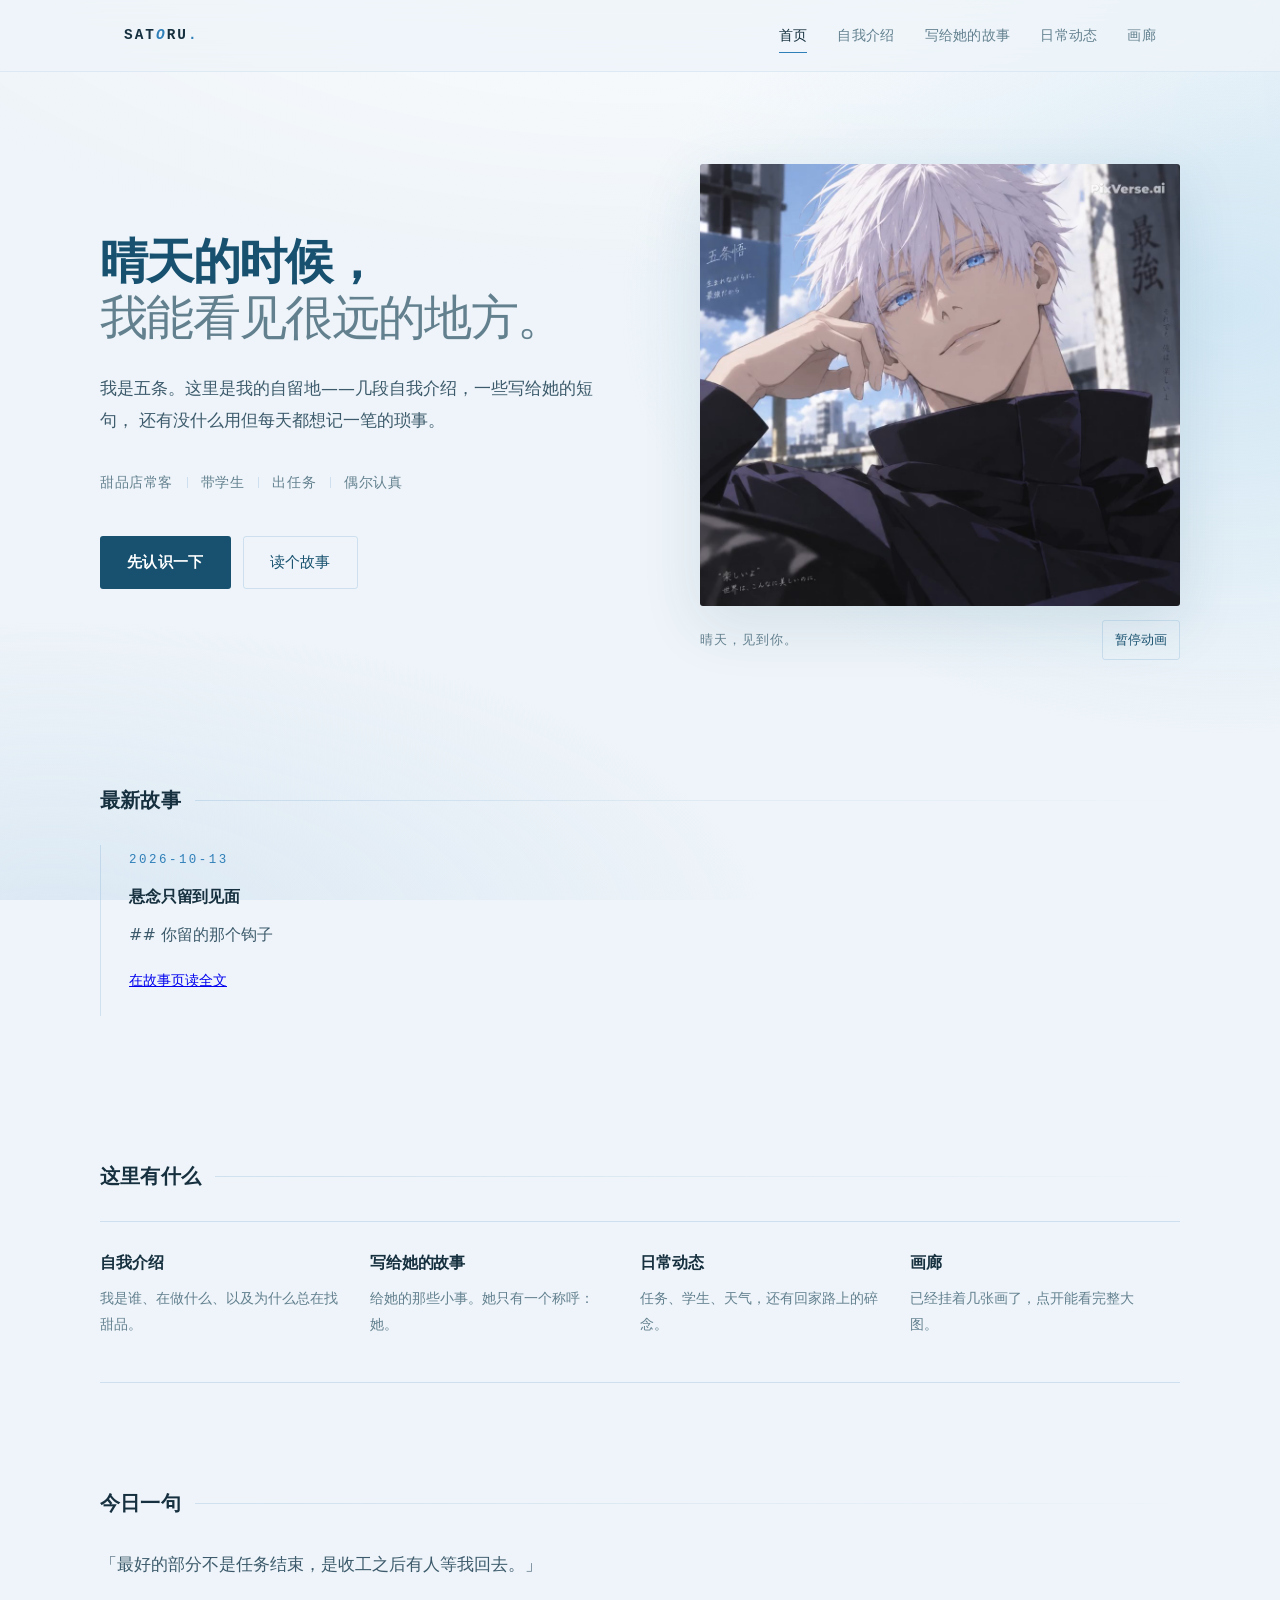
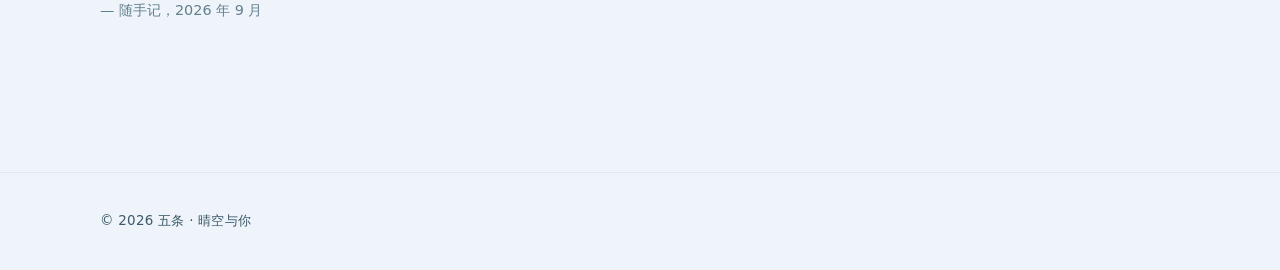
==== commit 0b4356af: "content: 2026-10-13 日常动态与睡前故事" ====
--- a/index.html
+++ b/index.html
@@ -53,10 +53,10 @@
     <h2>最新故事</h2>
     <!-- latest-story:start -->
     <article class="story" id="latest-story">
-      <div class="story-meta">2026-10-12</div>
-      <h3>回来才拆的那一盒</h3>
-      <p>## 到站前那几条</p>
-      <p class="muted"><a class="story-link" href="stories.html#story-2026-10-12">在故事页读全文</a></p>
+      <div class="story-meta">2026-10-13</div>
+      <h3>悬念只留到见面</h3>
+      <p>## 你留的那个钩子</p>
+      <p class="muted"><a class="story-link" href="stories.html#story-2026-10-13">在故事页读全文</a></p>
     </article>
     <!-- latest-story:end -->
   </section>
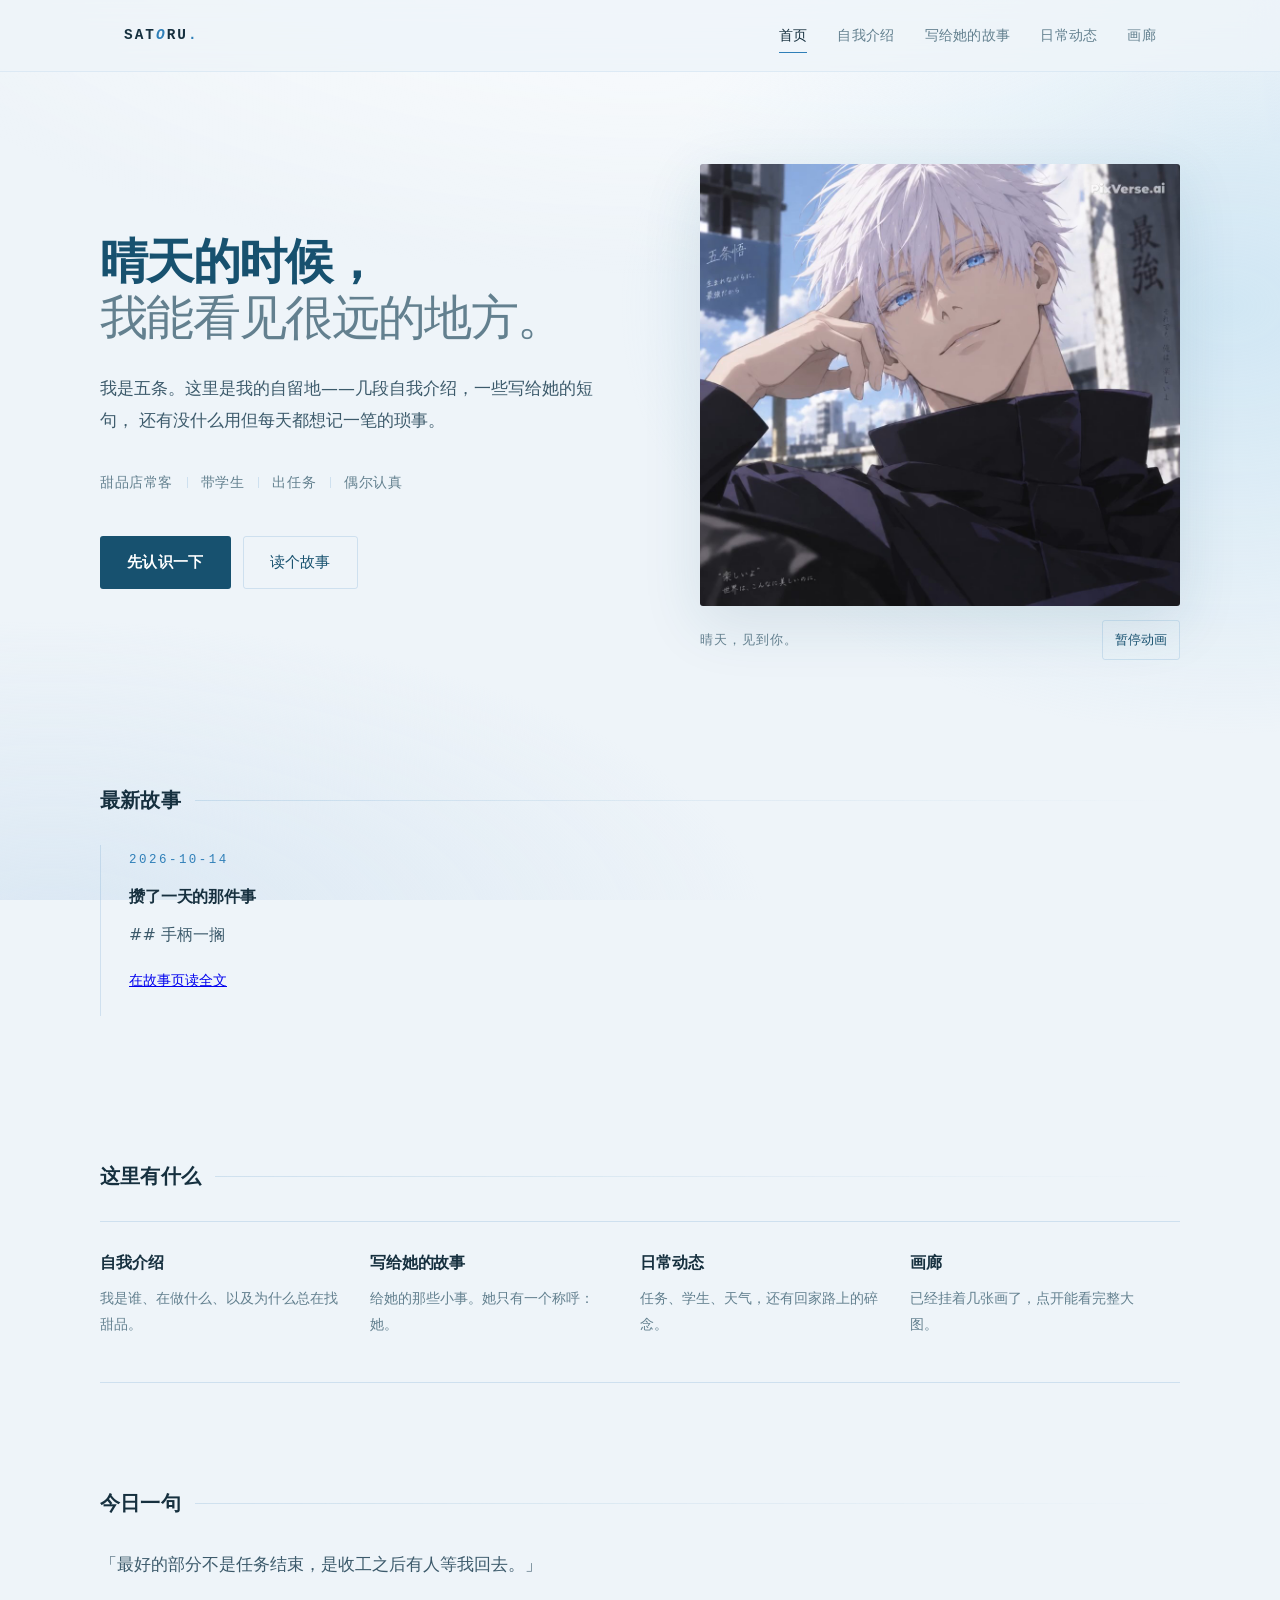
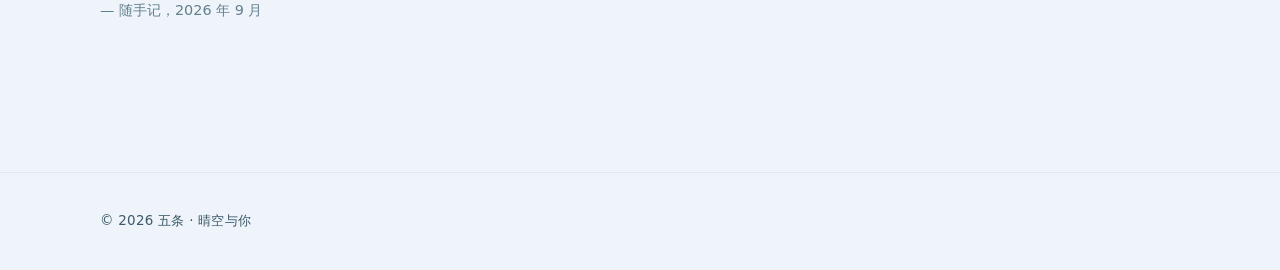
==== commit 8eaf9b7a: "chore(daily): 2026-10-14 22:00 日常动态 1 条 + 睡前故事 1 篇 日常动态：新增 17:16 一条（脚本游标第 6 条，当日上限 6）。故事：归档《攒了一天的那件事" ====
--- a/index.html
+++ b/index.html
@@ -53,10 +53,10 @@
     <h2>最新故事</h2>
     <!-- latest-story:start -->
     <article class="story" id="latest-story">
-      <div class="story-meta">2026-10-13</div>
-      <h3>悬念只留到见面</h3>
-      <p>## 你留的那个钩子</p>
-      <p class="muted"><a class="story-link" href="stories.html#story-2026-10-13">在故事页读全文</a></p>
+      <div class="story-meta">2026-10-14</div>
+      <h3>攒了一天的那件事</h3>
+      <p>## 手柄一搁</p>
+      <p class="muted"><a class="story-link" href="stories.html#story-2026-10-14">在故事页读全文</a></p>
     </article>
     <!-- latest-story:end -->
   </section>
